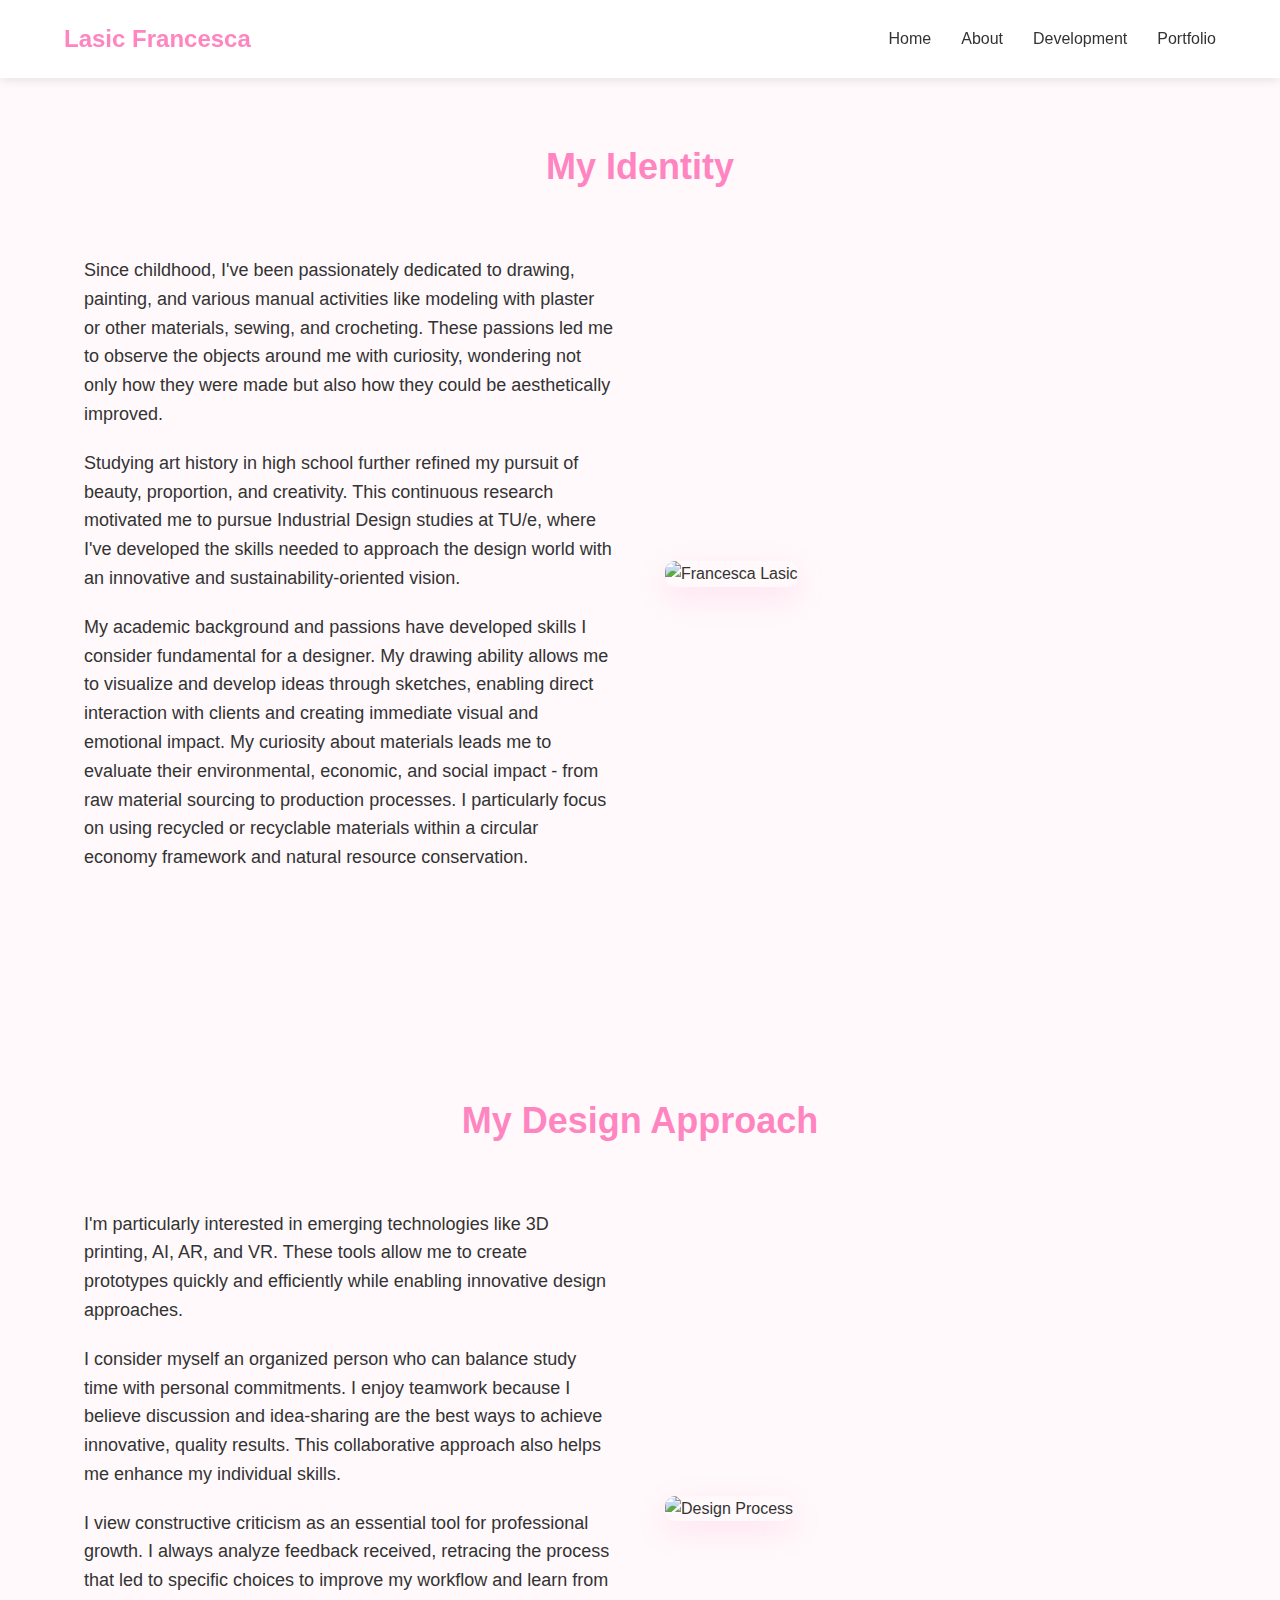
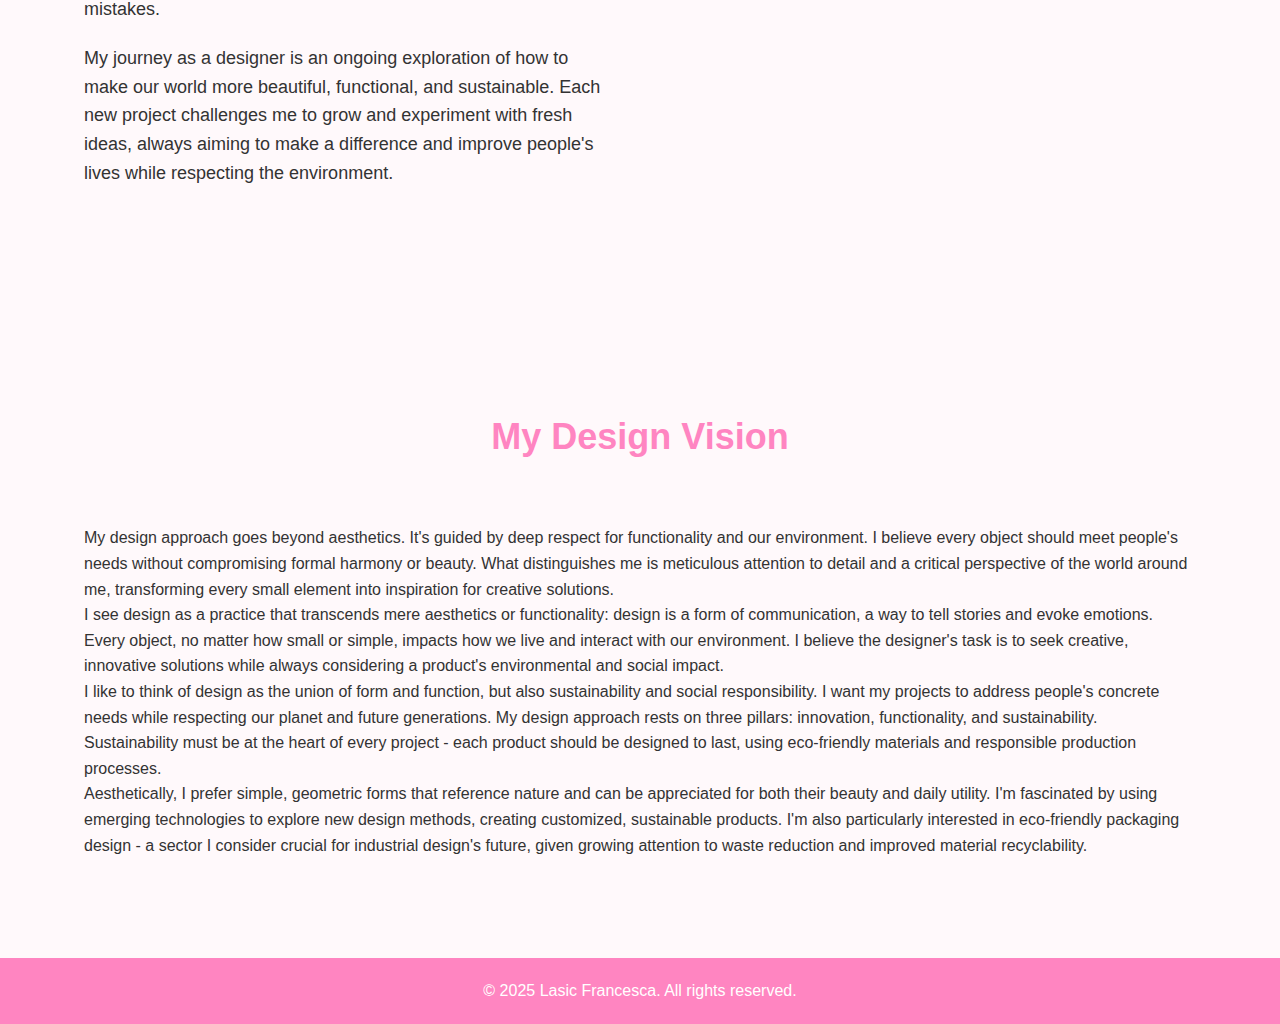
==== index.html @ 5453671e "Update and rename about.html to index.html" ====
<!DOCTYPE html>
<html lang="en">
<head>
    <meta charset="UTF-8">
    <meta name="viewport" content="width=device-width, initial-scale=1.0">
    <title>About Francesca Lasic</title>
    <link rel="stylesheet" href="style.css">
    <link rel="stylesheet" href="https://cdnjs.cloudflare.com/ajax/libs/font-awesome/6.0.0-beta3/css/all.min.css">
</head>
<body>
    <header>
        <div class="container">
            <h1>Lasic Francesca</h1>
            <nav>
                <ul>
                    <li><a href="https://francescalasic.github.io/home/">Home</a></li>
                    <li><a href="#identity" class="active">About</a></li>
                    <li><a href="https://francescalasic.github.io/development/">Development</a></li>
                    <li><a href="https://francescalasic.github.io/home/#portfolio">Portfolio</a></li>
                </ul>
            </nav>
        </div>
    </header>

    <section id="about-hero">
        <div class="container">
            <h2>Design Philosophy & Identity</h2>
        </div>
    </section>

    <section id="identity" class="section">
        <div class="container">
            <h2>My Identity</h2>
            <div class="about-content">
                <div class="about-text">
                    <p>Since childhood, I've been passionately dedicated to drawing, painting, and various manual activities like modeling with plaster or other materials, sewing, and crocheting. These passions led me to observe the objects around me with curiosity, wondering not only how they were made but also how they could be aesthetically improved.</p>
                    
                    <p>Studying art history in high school further refined my pursuit of beauty, proportion, and creativity. This continuous research motivated me to pursue Industrial Design studies at TU/e, where I've developed the skills needed to approach the design world with an innovative and sustainability-oriented vision.</p>
                    
                    <p>My academic background and passions have developed skills I consider fundamental for a designer. My drawing ability allows me to visualize and develop ideas through sketches, enabling direct interaction with clients and creating immediate visual and emotional impact. My curiosity about materials leads me to evaluate their environmental, economic, and social impact - from raw material sourcing to production processes. I particularly focus on using recycled or recyclable materials within a circular economy framework and natural resource conservation.</p>
                </div>
                <div class="about-image">
                    <img src="https://via.placeholder.com/400x500/ffd6e7/ffffff?text=Francesca" alt="Francesca Lasic">
                </div>
            </div>
        </div>
    </section>

    <section id="approach" class="section bg-light">
        <div class="container">
            <h2>My Design Approach</h2>
            <div class="about-content reverse">
                <div class="about-text">
                    <p>I'm particularly interested in emerging technologies like 3D printing, AI, AR, and VR. These tools allow me to create prototypes quickly and efficiently while enabling innovative design approaches.</p>
                    
                    <p>I consider myself an organized person who can balance study time with personal commitments. I enjoy teamwork because I believe discussion and idea-sharing are the best ways to achieve innovative, quality results. This collaborative approach also helps me enhance my individual skills.</p>
                    
                    <p>I view constructive criticism as an essential tool for professional growth. I always analyze feedback received, retracing the process that led to specific choices to improve my workflow and learn from mistakes.</p>
                    
                    <p>My journey as a designer is an ongoing exploration of how to make our world more beautiful, functional, and sustainable. Each new project challenges me to grow and experiment with fresh ideas, always aiming to make a difference and improve people's lives while respecting the environment.</p>
                </div>
                <div class="about-image">
                    <img src="https://via.placeholder.com/400x500/ffd6e7/ffffff?text=Design+Process" alt="Design Process">
                </div>
            </div>
        </div>
    </section>

    <section id="vision" class="section">
        <div class="container">
            <h2>My Design Vision</h2>
            <div class="vision-content">
                <div class="vision-text">
                    <p>My design approach goes beyond aesthetics. It's guided by deep respect for functionality and our environment. I believe every object should meet people's needs without compromising formal harmony or beauty. What distinguishes me is meticulous attention to detail and a critical perspective of the world around me, transforming every small element into inspiration for creative solutions.</p>
                    
                    <p>I see design as a practice that transcends mere aesthetics or functionality: design is a form of communication, a way to tell stories and evoke emotions. Every object, no matter how small or simple, impacts how we live and interact with our environment. I believe the designer's task is to seek creative, innovative solutions while always considering a product's environmental and social impact.</p>
                    
                    <p>I like to think of design as the union of form and function, but also sustainability and social responsibility. I want my projects to address people's concrete needs while respecting our planet and future generations. My design approach rests on three pillars: innovation, functionality, and sustainability. Sustainability must be at the heart of every project - each product should be designed to last, using eco-friendly materials and responsible production processes.</p>
                    
                    <p>Aesthetically, I prefer simple, geometric forms that reference nature and can be appreciated for both their beauty and daily utility. I'm fascinated by using emerging technologies to explore new design methods, creating customized, sustainable products. I'm also particularly interested in eco-friendly packaging design - a sector I consider crucial for industrial design's future, given growing attention to waste reduction and improved material recyclability.</p>
                </div>
            </div>
        </div>
    </section>

    <footer>
        <div class="container">
            <p>&copy; 2025 Lasic Francesca. All rights reserved.</p>
        </div>
    </footer>

    <script src="script.js"></script>
</body>
</html>
---- style.css ----
/* Reset and base styles */
* {
    margin: 0;
    padding: 0;
    box-sizing: border-box;
    font-family: 'Arial', sans-serif;
}

body {
    line-height: 1.6;
    color: #333;
    background-color: #fff9fb;
}

.container {
    width: 90%;
    max-width: 1200px;
    margin: 0 auto;
    padding: 0 20px;
}

/* Baby pink color palette */
:root {
    --baby-pink: #ffd6e7;
    --light-pink: #ffebf3;
    --medium-pink: #ffb8d9;
    --dark-pink: #ff85c1;
    --text-color: #333;
    --white: #ffffff;
}

/* Header */
header {
    background-color: var(--white);
    box-shadow: 0 2px 10px rgba(0, 0, 0, 0.1);
    position: fixed;
    width: 100%;
    z-index: 1000;
}

header .container {
    display: flex;
    justify-content: space-between;
    align-items: center;
    padding: 20px 0;
}

header h1 {
    color: var(--dark-pink);
    font-size: 24px;
}

nav ul {
    display: flex;
    list-style: none;
}

nav ul li {
    margin-left: 30px;
}

nav ul li a {
    text-decoration: none;
    color: var(--text-color);
    font-weight: 500;
    transition: color 0.3s;
}

nav ul li a:hover {
    color: var(--dark-pink);
}

/* Hero Section */
#hero {
    background-color: var(--baby-pink);
    padding: 180px 0 100px;
    text-align: center;
}

#hero h2 {
    font-size: 48px;
    margin-bottom: 20px;
    color: var(--text-color);
}

#hero p {
    font-size: 20px;
    margin-bottom: 30px;
    color: var(--text-color);
}

/* Button */
.btn {
    display: inline-block;
    background-color: var(--dark-pink);
    color: var(--white);
    padding: 12px 30px;
    border-radius: 30px;
    text-decoration: none;
    font-weight: 600;
    transition: all 0.3s;
}

.btn:hover {
    background-color: var(--medium-pink);
    transform: translateY(-3px);
}

/* Sections */
.section {
    padding: 100px 0;
}

.section h2 {
    text-align: center;
    margin-bottom: 60px;
    font-size: 36px;
    color: var(--dark-pink);
}

/* About */
.about-content {
    display: flex;
    align-items: center;
    gap: 50px;
}

.about-text {
    flex: 1;
}

.about-text p {
    margin-bottom: 20px;
    font-size: 18px;
}

.about-image {
    flex: 1;
}

.about-image img {
    width: 100%;
    border-radius: 10px;
    box-shadow: 0 10px 30px rgba(255, 133, 193, 0.2);
}

/* Portfolio */
.portfolio-grid {
    display: grid;
    grid-template-columns: repeat(auto-fit, minmax(300px, 1fr));
    gap: 30px;
}

.portfolio-item {
    background-color: var(--white);
    border-radius: 10px;
    overflow: hidden;
    box-shadow: 0 5px 15px rgba(0, 0, 0, 0.1);
    transition: transform 0.3s;
}

.portfolio-item:hover {
    transform: translateY(-10px);
}

.portfolio-item img {
    width: 100%;
    height: 250px;
    object-fit: cover;
}

.portfolio-item h3 {
    padding: 20px 20px 10px;
    color: var(--dark-pink);
}

.portfolio-item p {
    padding: 0 20px 20px;
}

/* Services */
.services-grid {
    display: grid;
    grid-template-columns: repeat(auto-fit, minmax(300px, 1fr));
    gap: 30px;
}

.service-item {
    background-color: var(--white);
    padding: 40px 30px;
    border-radius: 10px;
    text-align: center;
    box-shadow: 0 5px 15px rgba(0, 0, 0, 0.05);
    transition: transform 0.3s;
}

.service-item:hover {
    transform: translateY(-10px);
}

.service-item i {
    font-size: 50px;
    color: var(--dark-pink);
    margin-bottom: 20px;
}

.service-item h3 {
    margin-bottom: 15px;
    color: var(--text-color);
}

/* Contact */
#contact {
    background-color: var(--baby-pink);
}

#contact-form {
    max-width: 600px;
    margin: 0 auto;
}

.form-group {
    margin-bottom: 20px;
}

.form-group input,
.form-group textarea {
    width: 100%;
    padding: 15px;
    border: 1px solid var(--medium-pink);
    border-radius: 5px;
    font-size: 16px;
    background-color: var(--white);
}

.form-group textarea {
    height: 150px;
    resize: vertical;
}

.social-links {
    display: flex;
    justify-content: center;
    margin-top: 40px;
    gap: 20px;
}

.social-links a {
    display: inline-flex;
    align-items: center;
    justify-content: center;
    width: 50px;
    height: 50px;
    background-color: var(--white);
    border-radius: 50%;
    color: var(--dark-pink);
    font-size: 20px;
    transition: all 0.3s;
}

.social-links a:hover {
    background-color: var(--dark-pink);
    color: var(--white);
    transform: translateY(-5px);
}

/* Footer */
footer {
    background-color: var(--dark-pink);
    color: var(--white);
    text-align: center;
    padding: 20px 0;
}

/* Responsive */
@media (max-width: 768px) {
    header .container {
        flex-direction: column;
    }

    nav ul {
        margin-top: 20px;
    }

    nav ul li {
        margin-left: 15px;
        margin-right: 15px;
    }

    #hero h2 {
        font-size: 36px;
    }

    .about-content {
        flex-direction: column;
    }

    .about-image {
        margin-top: 40px;
    }

    .section {
        padding: 70px 0;
    }
}

@media (max-width: 480px) {
    #hero h2 {
        font-size: 28px;
    }

    #hero p {
        font-size: 16px;
    }

    .section h2 {
        font-size: 28px;
    }

    .portfolio-grid,
    .services-grid {
        grid-template-columns: 1fr;
    }
}
/* Development Page Specific Styles */
#dev-hero {
    background-color: var(--medium-pink);
    padding: 180px 0 100px;
    text-align: center;
}

.section-intro {
    text-align: center;
    margin-bottom: 50px;
    font-style: italic;
    color: var(--text-color);
}

.competency-grid {
    display: grid;
    grid-template-columns: repeat(auto-fit, minmax(300px, 1fr));
    gap: 30px;
}

.competency-card {
    background-color: var(--white);
    border-radius: 10px;
    padding: 30px;
    box-shadow: 0 5px 15px rgba(0, 0, 0, 0.05);
    transition: transform 0.3s;
}

.competency-card:hover {
    transform: translateY(-10px);
}

.competency-icon {
    font-size: 40px;
    color: var(--dark-pink);
    margin-bottom: 20px;
}

.competency-content p {
    margin-bottom: 15px;
}

/* Responsive Adjustments */
@media (max-width: 768px) {
    .competency-grid {
        grid-template-columns: 1fr;
    }
}
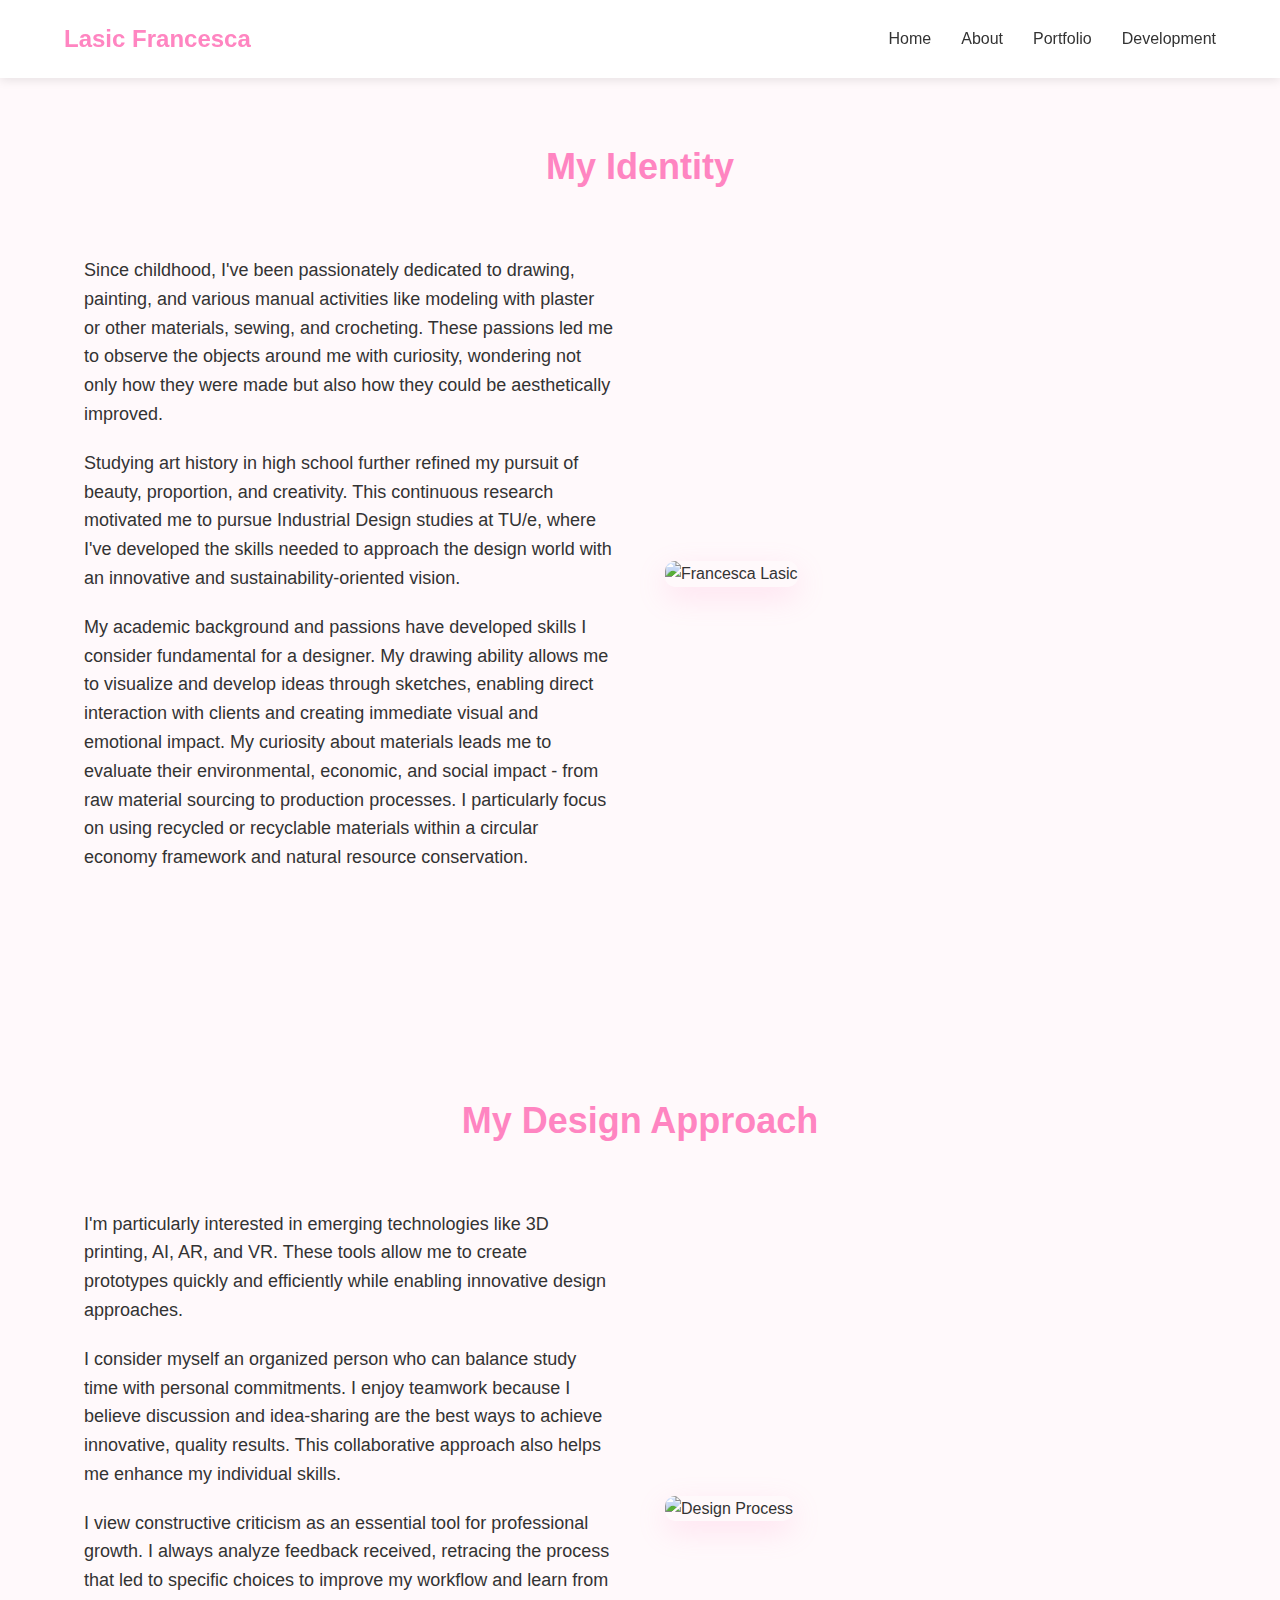
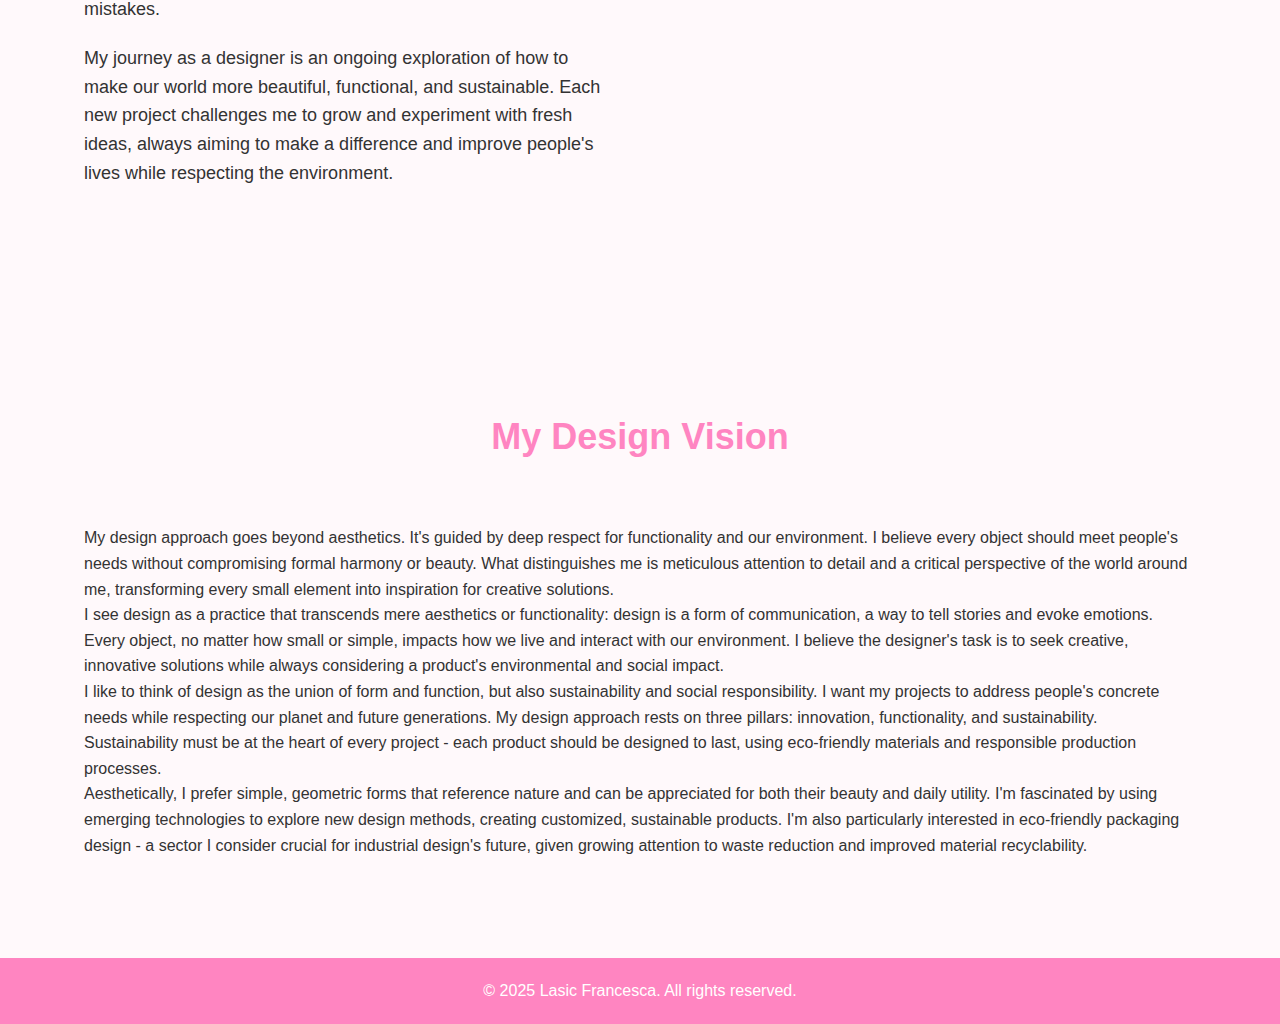
==== commit 2b7e2ef3: "Update index.html" ====
--- a/index.html
+++ b/index.html
@@ -15,8 +15,8 @@
                 <ul>
                     <li><a href="https://francescalasic.github.io/home/">Home</a></li>
                     <li><a href="#identity" class="active">About</a></li>
+                    <li><a href="https://francescalasic.github.io/home/#portfolio">Portfolio</a></li>
                     <li><a href="https://francescalasic.github.io/development/">Development</a></li>
-                    <li><a href="https://francescalasic.github.io/home/#portfolio">Portfolio</a></li>
                 </ul>
             </nav>
         </div>
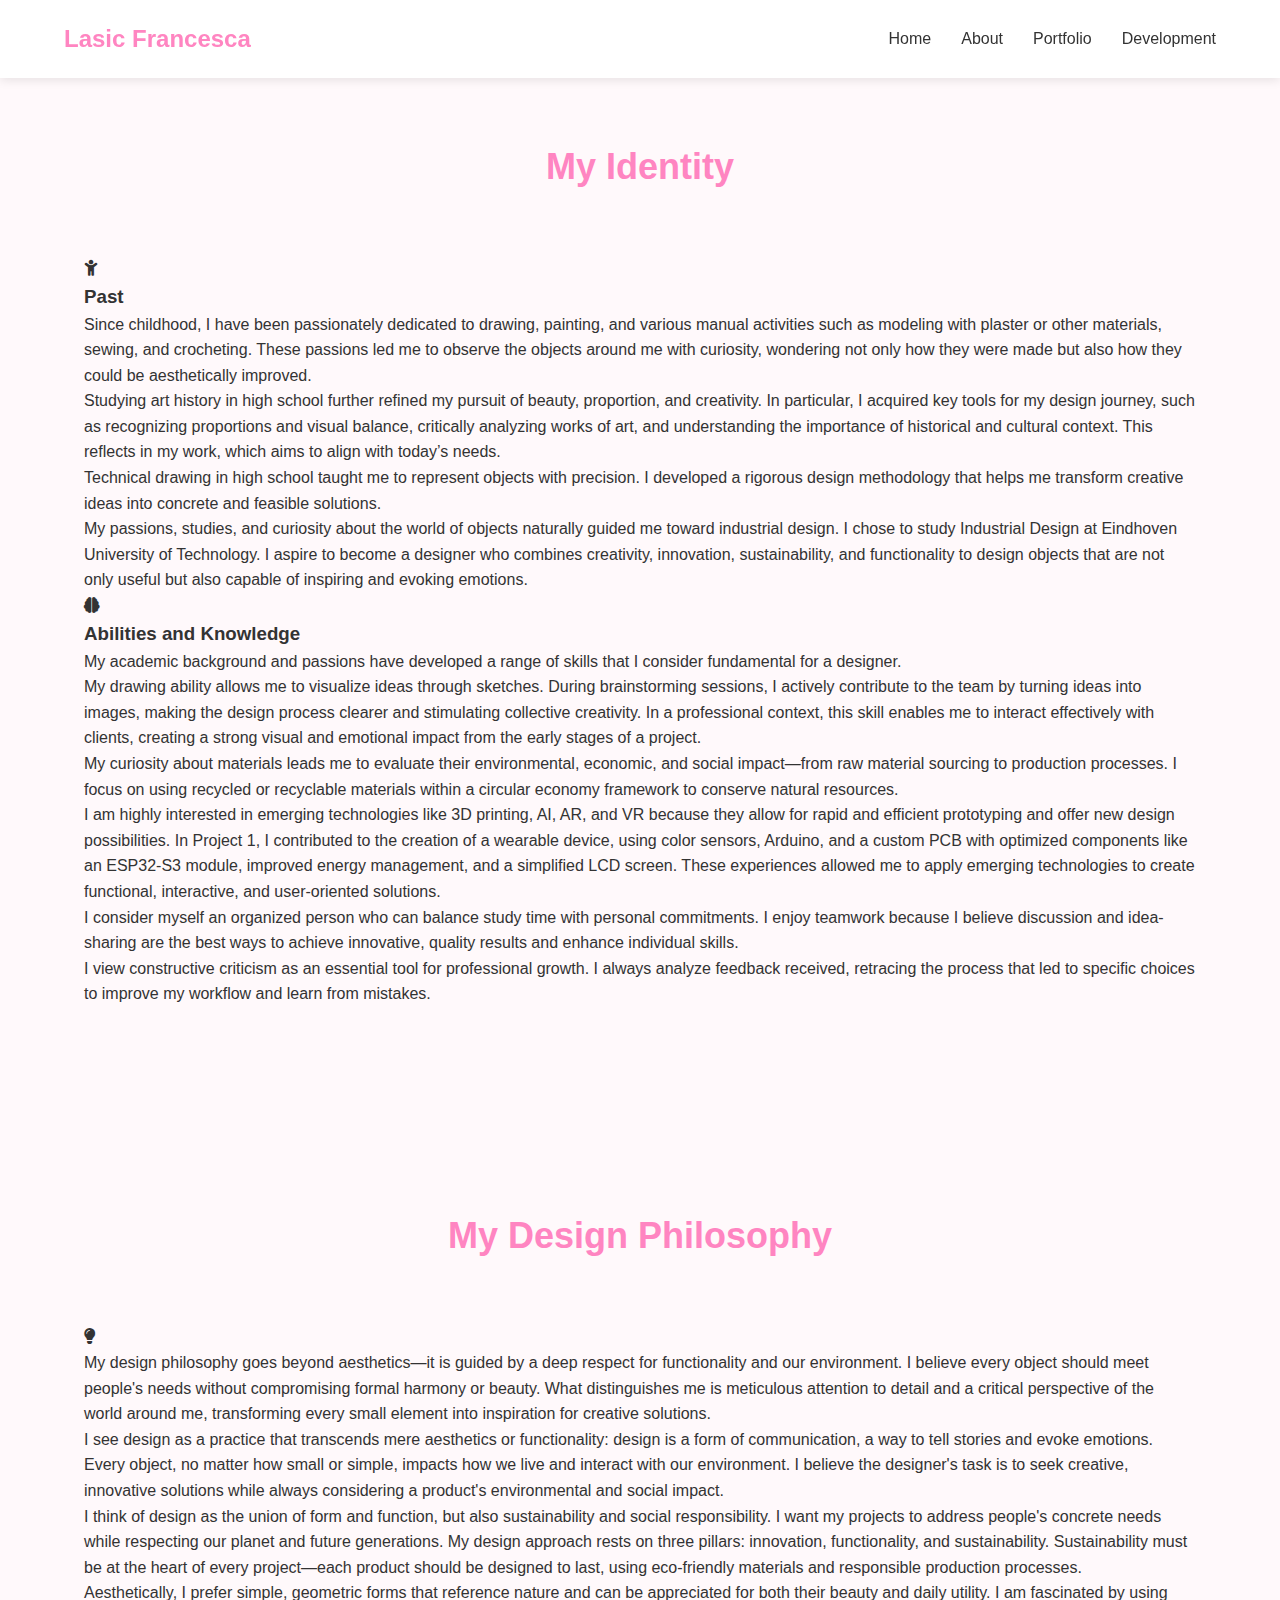
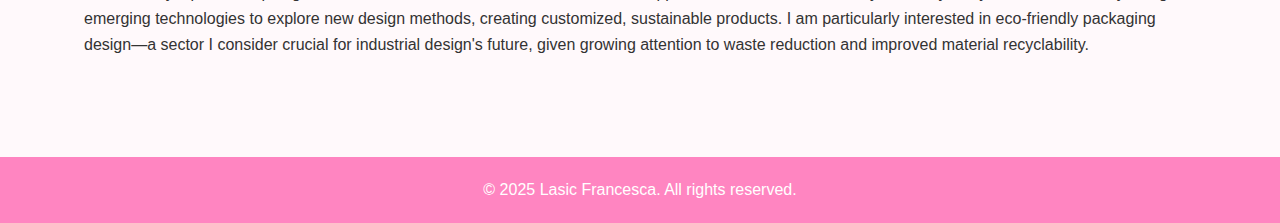
==== commit 446ce3f8: "Update index.html" ====
--- a/index.html
+++ b/index.html
@@ -31,54 +31,41 @@
     <section id="identity" class="section">
         <div class="container">
             <h2>My Identity</h2>
-            <div class="about-content">
-                <div class="about-text">
-                    <p>Since childhood, I've been passionately dedicated to drawing, painting, and various manual activities like modeling with plaster or other materials, sewing, and crocheting. These passions led me to observe the objects around me with curiosity, wondering not only how they were made but also how they could be aesthetically improved.</p>
-                    
-                    <p>Studying art history in high school further refined my pursuit of beauty, proportion, and creativity. This continuous research motivated me to pursue Industrial Design studies at TU/e, where I've developed the skills needed to approach the design world with an innovative and sustainability-oriented vision.</p>
-                    
-                    <p>My academic background and passions have developed skills I consider fundamental for a designer. My drawing ability allows me to visualize and develop ideas through sketches, enabling direct interaction with clients and creating immediate visual and emotional impact. My curiosity about materials leads me to evaluate their environmental, economic, and social impact - from raw material sourcing to production processes. I particularly focus on using recycled or recyclable materials within a circular economy framework and natural resource conservation.</p>
-                </div>
-                <div class="about-image">
-                    <img src="https://via.placeholder.com/400x500/ffd6e7/ffffff?text=Francesca" alt="Francesca Lasic">
-                </div>
+            
+            <!-- Past Section -->
+            <div class="identity-section">
+                <div class="icon"><i class="fas fa-child"></i></div>
+                <h3>Past</h3>
+                <p>Since childhood, I have been passionately dedicated to drawing, painting, and various manual activities such as modeling with plaster or other materials, sewing, and crocheting. These passions led me to observe the objects around me with curiosity, wondering not only how they were made but also how they could be aesthetically improved.</p>
+                <p>Studying art history in high school further refined my pursuit of beauty, proportion, and creativity. In particular, I acquired key tools for my design journey, such as recognizing proportions and visual balance, critically analyzing works of art, and understanding the importance of historical and cultural context. This reflects in my work, which aims to align with today’s needs.</p>
+                <p>Technical drawing in high school taught me to represent objects with precision. I developed a rigorous design methodology that helps me transform creative ideas into concrete and feasible solutions.</p>
+                <p>My passions, studies, and curiosity about the world of objects naturally guided me toward industrial design. I chose to study Industrial Design at Eindhoven University of Technology. I aspire to become a designer who combines creativity, innovation, sustainability, and functionality to design objects that are not only useful but also capable of inspiring and evoking emotions.</p>
+            </div>
+
+            <!-- Abilities and Knowledge Section -->
+            <div class="identity-section">
+                <div class="icon"><i class="fas fa-brain"></i></div>
+                <h3>Abilities and Knowledge</h3>
+                <p>My academic background and passions have developed a range of skills that I consider fundamental for a designer.</p>
+                <p>My drawing ability allows me to visualize ideas through sketches. During brainstorming sessions, I actively contribute to the team by turning ideas into images, making the design process clearer and stimulating collective creativity. In a professional context, this skill enables me to interact effectively with clients, creating a strong visual and emotional impact from the early stages of a project.</p>
+                <p>My curiosity about materials leads me to evaluate their environmental, economic, and social impact—from raw material sourcing to production processes. I focus on using recycled or recyclable materials within a circular economy framework to conserve natural resources.</p>
+                <p>I am highly interested in emerging technologies like 3D printing, AI, AR, and VR because they allow for rapid and efficient prototyping and offer new design possibilities. In Project 1, I contributed to the creation of a wearable device, using color sensors, Arduino, and a custom PCB with optimized components like an ESP32-S3 module, improved energy management, and a simplified LCD screen. These experiences allowed me to apply emerging technologies to create functional, interactive, and user-oriented solutions.</p>
+                <p>I consider myself an organized person who can balance study time with personal commitments. I enjoy teamwork because I believe discussion and idea-sharing are the best ways to achieve innovative, quality results and enhance individual skills.</p>
+                <p>I view constructive criticism as an essential tool for professional growth. I always analyze feedback received, retracing the process that led to specific choices to improve my workflow and learn from mistakes.</p>
             </div>
         </div>
     </section>
 
-    <section id="approach" class="section bg-light">
+    <!-- Merged Design Approach and Vision Section -->
+    <section id="design-approach-vision" class="section bg-light">
         <div class="container">
-            <h2>My Design Approach</h2>
-            <div class="about-content reverse">
-                <div class="about-text">
-                    <p>I'm particularly interested in emerging technologies like 3D printing, AI, AR, and VR. These tools allow me to create prototypes quickly and efficiently while enabling innovative design approaches.</p>
-                    
-                    <p>I consider myself an organized person who can balance study time with personal commitments. I enjoy teamwork because I believe discussion and idea-sharing are the best ways to achieve innovative, quality results. This collaborative approach also helps me enhance my individual skills.</p>
-                    
-                    <p>I view constructive criticism as an essential tool for professional growth. I always analyze feedback received, retracing the process that led to specific choices to improve my workflow and learn from mistakes.</p>
-                    
-                    <p>My journey as a designer is an ongoing exploration of how to make our world more beautiful, functional, and sustainable. Each new project challenges me to grow and experiment with fresh ideas, always aiming to make a difference and improve people's lives while respecting the environment.</p>
-                </div>
-                <div class="about-image">
-                    <img src="https://via.placeholder.com/400x500/ffd6e7/ffffff?text=Design+Process" alt="Design Process">
-                </div>
-            </div>
-        </div>
-    </section>
-
-    <section id="vision" class="section">
-        <div class="container">
-            <h2>My Design Vision</h2>
-            <div class="vision-content">
-                <div class="vision-text">
-                    <p>My design approach goes beyond aesthetics. It's guided by deep respect for functionality and our environment. I believe every object should meet people's needs without compromising formal harmony or beauty. What distinguishes me is meticulous attention to detail and a critical perspective of the world around me, transforming every small element into inspiration for creative solutions.</p>
-                    
-                    <p>I see design as a practice that transcends mere aesthetics or functionality: design is a form of communication, a way to tell stories and evoke emotions. Every object, no matter how small or simple, impacts how we live and interact with our environment. I believe the designer's task is to seek creative, innovative solutions while always considering a product's environmental and social impact.</p>
-                    
-                    <p>I like to think of design as the union of form and function, but also sustainability and social responsibility. I want my projects to address people's concrete needs while respecting our planet and future generations. My design approach rests on three pillars: innovation, functionality, and sustainability. Sustainability must be at the heart of every project - each product should be designed to last, using eco-friendly materials and responsible production processes.</p>
-                    
-                    <p>Aesthetically, I prefer simple, geometric forms that reference nature and can be appreciated for both their beauty and daily utility. I'm fascinated by using emerging technologies to explore new design methods, creating customized, sustainable products. I'm also particularly interested in eco-friendly packaging design - a sector I consider crucial for industrial design's future, given growing attention to waste reduction and improved material recyclability.</p>
-                </div>
+            <h2>My Design Philosophy</h2>
+            <div class="design-section">
+                <div class="icon"><i class="fas fa-lightbulb"></i></div>
+                <p>My design philosophy goes beyond aesthetics—it is guided by a deep respect for functionality and our environment. I believe every object should meet people's needs without compromising formal harmony or beauty. What distinguishes me is meticulous attention to detail and a critical perspective of the world around me, transforming every small element into inspiration for creative solutions.</p>
+                <p>I see design as a practice that transcends mere aesthetics or functionality: design is a form of communication, a way to tell stories and evoke emotions. Every object, no matter how small or simple, impacts how we live and interact with our environment. I believe the designer's task is to seek creative, innovative solutions while always considering a product's environmental and social impact.</p>
+                <p>I think of design as the union of form and function, but also sustainability and social responsibility. I want my projects to address people's concrete needs while respecting our planet and future generations. My design approach rests on three pillars: innovation, functionality, and sustainability. Sustainability must be at the heart of every project—each product should be designed to last, using eco-friendly materials and responsible production processes.</p>
+                <p>Aesthetically, I prefer simple, geometric forms that reference nature and can be appreciated for both their beauty and daily utility. I am fascinated by using emerging technologies to explore new design methods, creating customized, sustainable products. I am particularly interested in eco-friendly packaging design—a sector I consider crucial for industrial design's future, given growing attention to waste reduction and improved material recyclability.</p>
             </div>
         </div>
     </section>
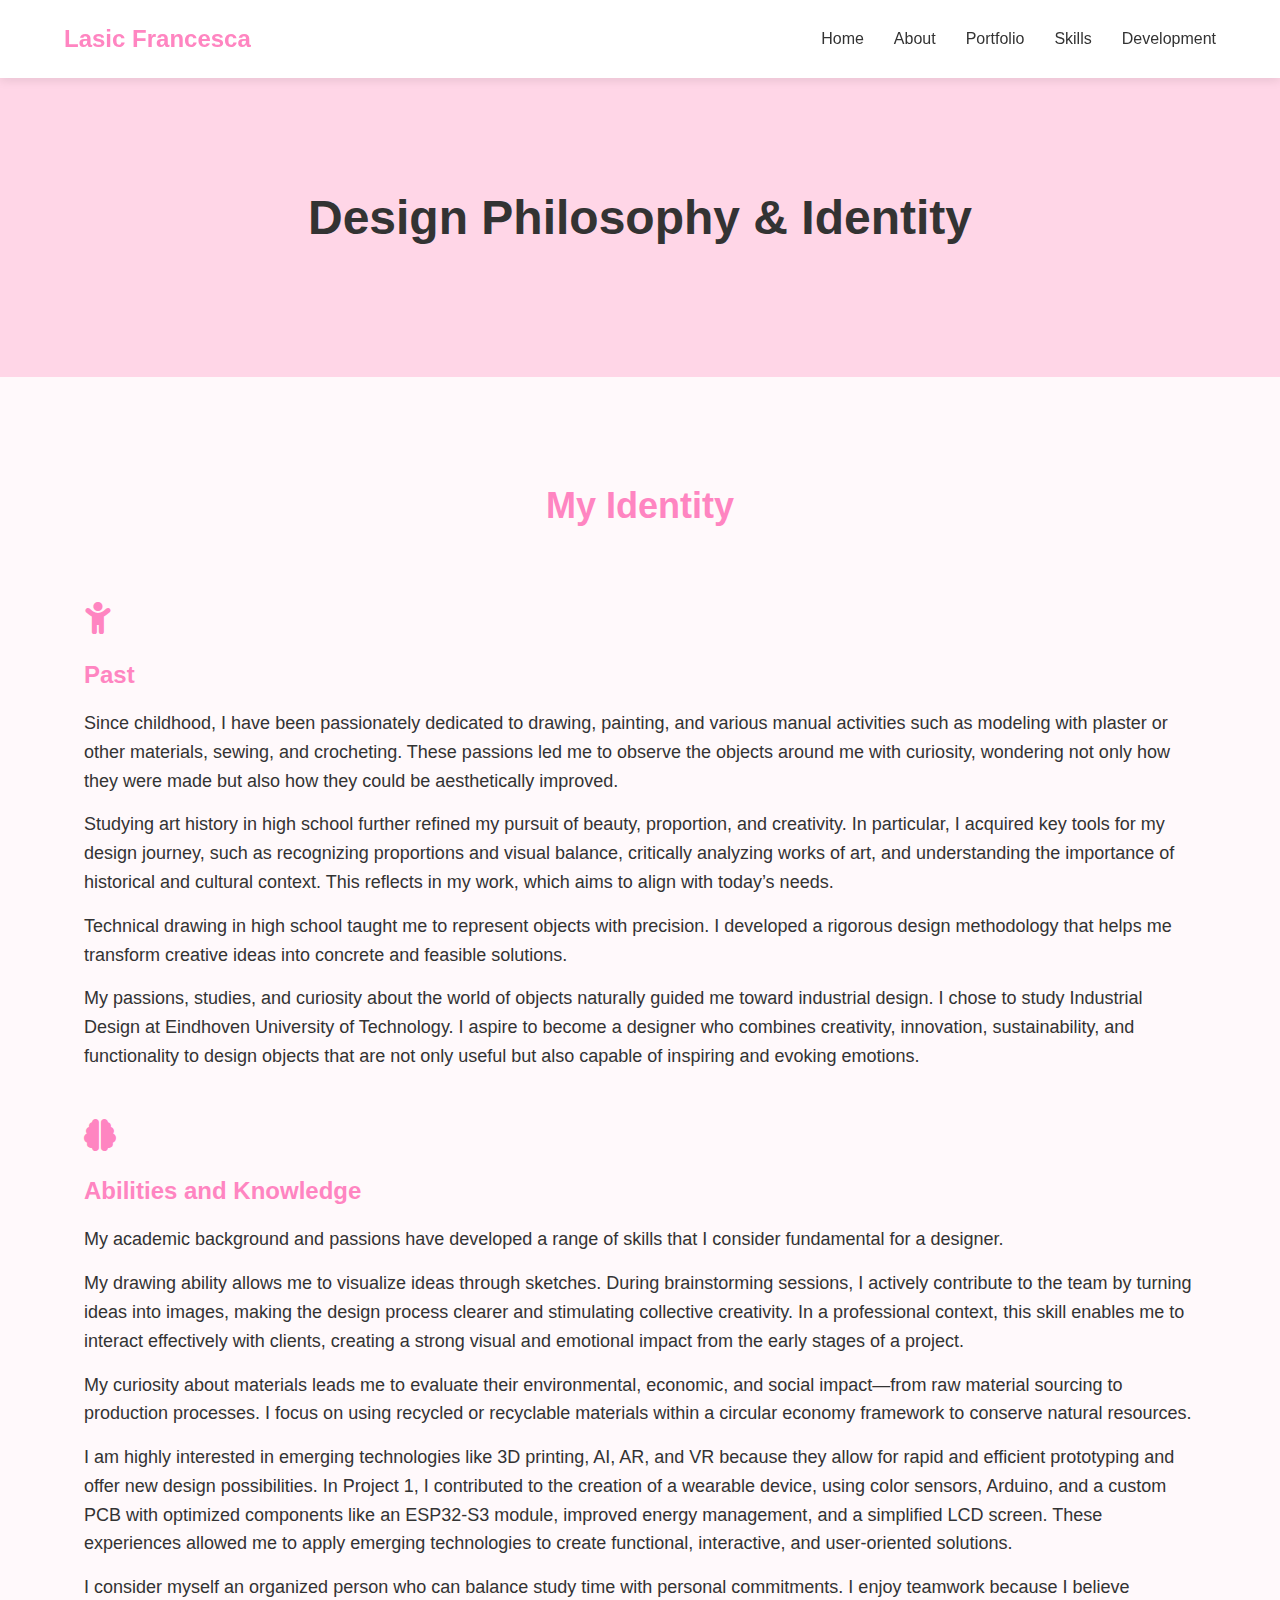
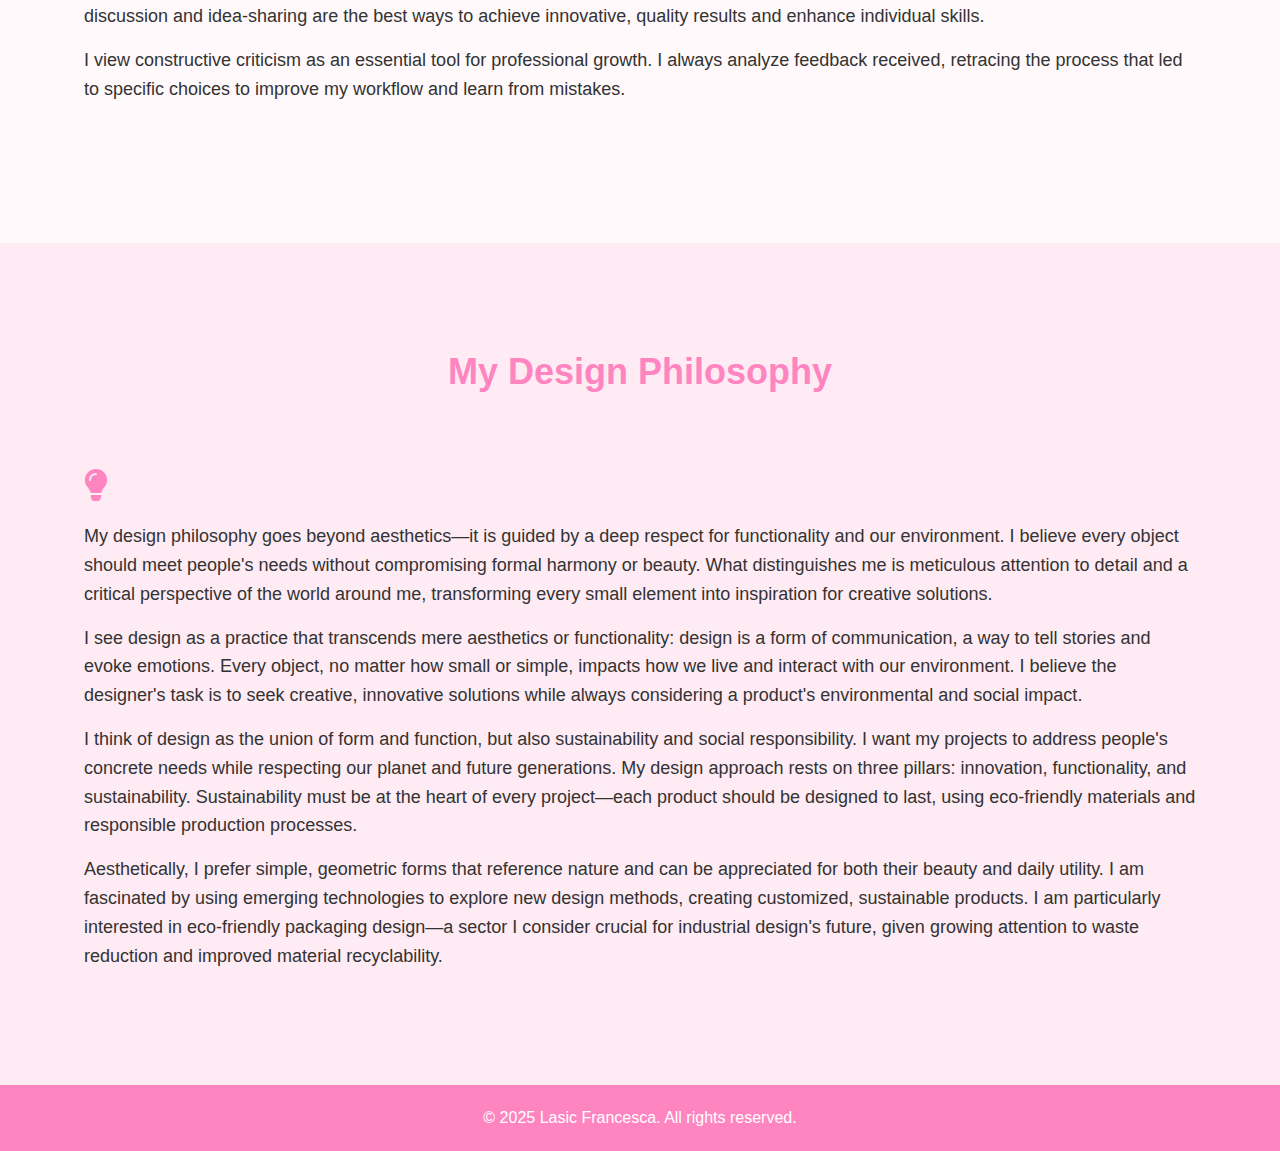
==== commit ead2d6d5: "Update index.html" ====
--- a/index.html
+++ b/index.html
@@ -16,6 +16,7 @@
                     <li><a href="https://francescalasic.github.io/home/">Home</a></li>
                     <li><a href="#identity" class="active">About</a></li>
                     <li><a href="https://francescalasic.github.io/home/#portfolio">Portfolio</a></li>
+                    <li><a href="https://francescalasic.github.io/skills/" class="nav-link">Skills</a></li>
                     <li><a href="https://francescalasic.github.io/development/">Development</a></li>
                 </ul>
             </nav>
--- a/style.css
+++ b/style.css
@@ -71,21 +71,15 @@
 }
 
 /* Hero Section */
-#hero {
+#about-hero {
     background-color: var(--baby-pink);
     padding: 180px 0 100px;
     text-align: center;
 }
 
-#hero h2 {
+#about-hero h2 {
     font-size: 48px;
     margin-bottom: 20px;
-    color: var(--text-color);
-}
-
-#hero p {
-    font-size: 20px;
-    margin-bottom: 30px;
     color: var(--text-color);
 }
 
@@ -118,150 +112,49 @@
     color: var(--dark-pink);
 }
 
-/* About */
-.about-content {
-    display: flex;
-    align-items: center;
-    gap: 50px;
-}
-
-.about-text {
-    flex: 1;
-}
-
-.about-text p {
-    margin-bottom: 20px;
+/* Identity Sections */
+.identity-section {
+    margin-bottom: 40px;
+}
+
+.identity-section .icon {
+    font-size: 2rem;
+    color: var(--dark-pink); /* Icons in pink */
+    margin-bottom: 10px;
+}
+
+.identity-section h3 {
+    margin-bottom: 15px;
+    color: var(--dark-pink); /* Subtitles in pink */
+    font-size: 24px;
+}
+
+.identity-section p {
+    line-height: 1.6;
+    margin-bottom: 15px;
     font-size: 18px;
 }
 
-.about-image {
-    flex: 1;
-}
-
-.about-image img {
-    width: 100%;
-    border-radius: 10px;
-    box-shadow: 0 10px 30px rgba(255, 133, 193, 0.2);
-}
-
-/* Portfolio */
-.portfolio-grid {
-    display: grid;
-    grid-template-columns: repeat(auto-fit, minmax(300px, 1fr));
-    gap: 30px;
-}
-
-.portfolio-item {
-    background-color: var(--white);
-    border-radius: 10px;
-    overflow: hidden;
-    box-shadow: 0 5px 15px rgba(0, 0, 0, 0.1);
-    transition: transform 0.3s;
-}
-
-.portfolio-item:hover {
-    transform: translateY(-10px);
-}
-
-.portfolio-item img {
-    width: 100%;
-    height: 250px;
-    object-fit: cover;
-}
-
-.portfolio-item h3 {
-    padding: 20px 20px 10px;
-    color: var(--dark-pink);
-}
-
-.portfolio-item p {
-    padding: 0 20px 20px;
-}
-
-/* Services */
-.services-grid {
-    display: grid;
-    grid-template-columns: repeat(auto-fit, minmax(300px, 1fr));
-    gap: 30px;
-}
-
-.service-item {
-    background-color: var(--white);
-    padding: 40px 30px;
-    border-radius: 10px;
-    text-align: center;
-    box-shadow: 0 5px 15px rgba(0, 0, 0, 0.05);
-    transition: transform 0.3s;
-}
-
-.service-item:hover {
-    transform: translateY(-10px);
-}
-
-.service-item i {
-    font-size: 50px;
-    color: var(--dark-pink);
-    margin-bottom: 20px;
-}
-
-.service-item h3 {
+/* Design Philosophy Section */
+#design-approach-vision {
+    padding: 100px 0;
+    background-color: var(--light-pink);
+}
+
+#design-approach-vision .icon {
+    font-size: 2rem;
+    color: var(--dark-pink); /* Icon in pink */
+    margin-bottom: 10px;
+}
+
+#design-approach-vision h2 {
+    color: var(--dark-pink); /* Title in pink */
+}
+
+#design-approach-vision p {
+    line-height: 1.6;
     margin-bottom: 15px;
-    color: var(--text-color);
-}
-
-/* Contact */
-#contact {
-    background-color: var(--baby-pink);
-}
-
-#contact-form {
-    max-width: 600px;
-    margin: 0 auto;
-}
-
-.form-group {
-    margin-bottom: 20px;
-}
-
-.form-group input,
-.form-group textarea {
-    width: 100%;
-    padding: 15px;
-    border: 1px solid var(--medium-pink);
-    border-radius: 5px;
-    font-size: 16px;
-    background-color: var(--white);
-}
-
-.form-group textarea {
-    height: 150px;
-    resize: vertical;
-}
-
-.social-links {
-    display: flex;
-    justify-content: center;
-    margin-top: 40px;
-    gap: 20px;
-}
-
-.social-links a {
-    display: inline-flex;
-    align-items: center;
-    justify-content: center;
-    width: 50px;
-    height: 50px;
-    background-color: var(--white);
-    border-radius: 50%;
-    color: var(--dark-pink);
-    font-size: 20px;
-    transition: all 0.3s;
-}
-
-.social-links a:hover {
-    background-color: var(--dark-pink);
-    color: var(--white);
-    transform: translateY(-5px);
+    font-size: 18px;
 }
 
 /* Footer */
@@ -287,16 +180,8 @@
         margin-right: 15px;
     }
 
-    #hero h2 {
+    #about-hero h2 {
         font-size: 36px;
-    }
-
-    .about-content {
-        flex-direction: column;
-    }
-
-    .about-image {
-        margin-top: 40px;
     }
 
     .section {
@@ -305,68 +190,15 @@
 }
 
 @media (max-width: 480px) {
-    #hero h2 {
+    #about-hero h2 {
         font-size: 28px;
     }
 
-    #hero p {
+    #about-hero p {
         font-size: 16px;
     }
 
     .section h2 {
         font-size: 28px;
     }
-
-    .portfolio-grid,
-    .services-grid {
-        grid-template-columns: 1fr;
-    }
-}
-/* Development Page Specific Styles */
-#dev-hero {
-    background-color: var(--medium-pink);
-    padding: 180px 0 100px;
-    text-align: center;
-}
-
-.section-intro {
-    text-align: center;
-    margin-bottom: 50px;
-    font-style: italic;
-    color: var(--text-color);
-}
-
-.competency-grid {
-    display: grid;
-    grid-template-columns: repeat(auto-fit, minmax(300px, 1fr));
-    gap: 30px;
-}
-
-.competency-card {
-    background-color: var(--white);
-    border-radius: 10px;
-    padding: 30px;
-    box-shadow: 0 5px 15px rgba(0, 0, 0, 0.05);
-    transition: transform 0.3s;
-}
-
-.competency-card:hover {
-    transform: translateY(-10px);
-}
-
-.competency-icon {
-    font-size: 40px;
-    color: var(--dark-pink);
-    margin-bottom: 20px;
-}
-
-.competency-content p {
-    margin-bottom: 15px;
-}
-
-/* Responsive Adjustments */
-@media (max-width: 768px) {
-    .competency-grid {
-        grid-template-columns: 1fr;
-    }
-}+}
